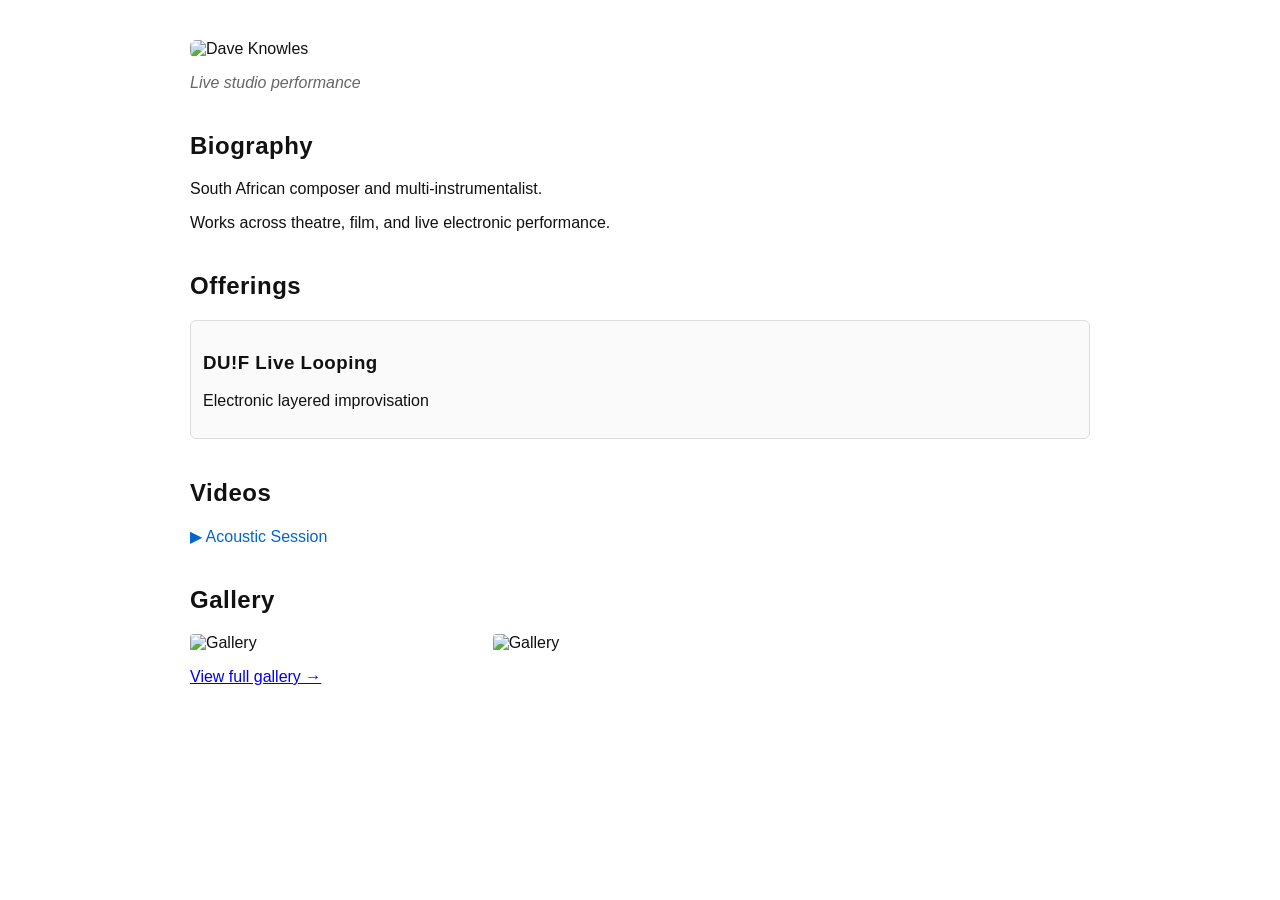
==== EPK/public/index.html @ b9e2d6b5 "Add files via upload" ====
<!DOCTYPE html>
<html>
<head>
<meta charset="utf-8">
<meta name="viewport" content="width=device-width, initial-scale=1">
<title>EPK | Dave Knowles</title>
<link rel="stylesheet" href="styles.css">
</head>

<body>
<div id="app"></div>
<script src="app.js"></script>
</body>
</html>
---- EPK/public/styles.css ----
body {
    font-family: Arial, sans-serif;
    margin: 0;
    padding: 40px;
    max-width: 900px;
    margin: auto;
    color: #111;
}

h1, h2, h3 {
    letter-spacing: 0.5px;
}

section {
    margin-bottom: 40px;
}

.hero img {
    width: 100%;
    border-radius: 6px;
}

.caption {
    color: #666;
    font-style: italic;
}

.card {
    border: 1px solid #ddd;
    padding: 12px;
    margin: 8px 0;
    border-radius: 6px;
    background: #fafafa;
}

.link {
    display: block;
    margin: 6px 0;
    color: #0066cc;
    text-decoration: none;
}

.grid {
    display: grid;
    grid-template-columns: repeat(3, 1fr);
    gap: 8px;
}

.grid img {
    width: 100%;
    border-radius: 4px;
}

@media (max-width: 700px) {
    body { padding: 20px; }
    .grid { grid-template-columns: 1fr 1fr; }
}
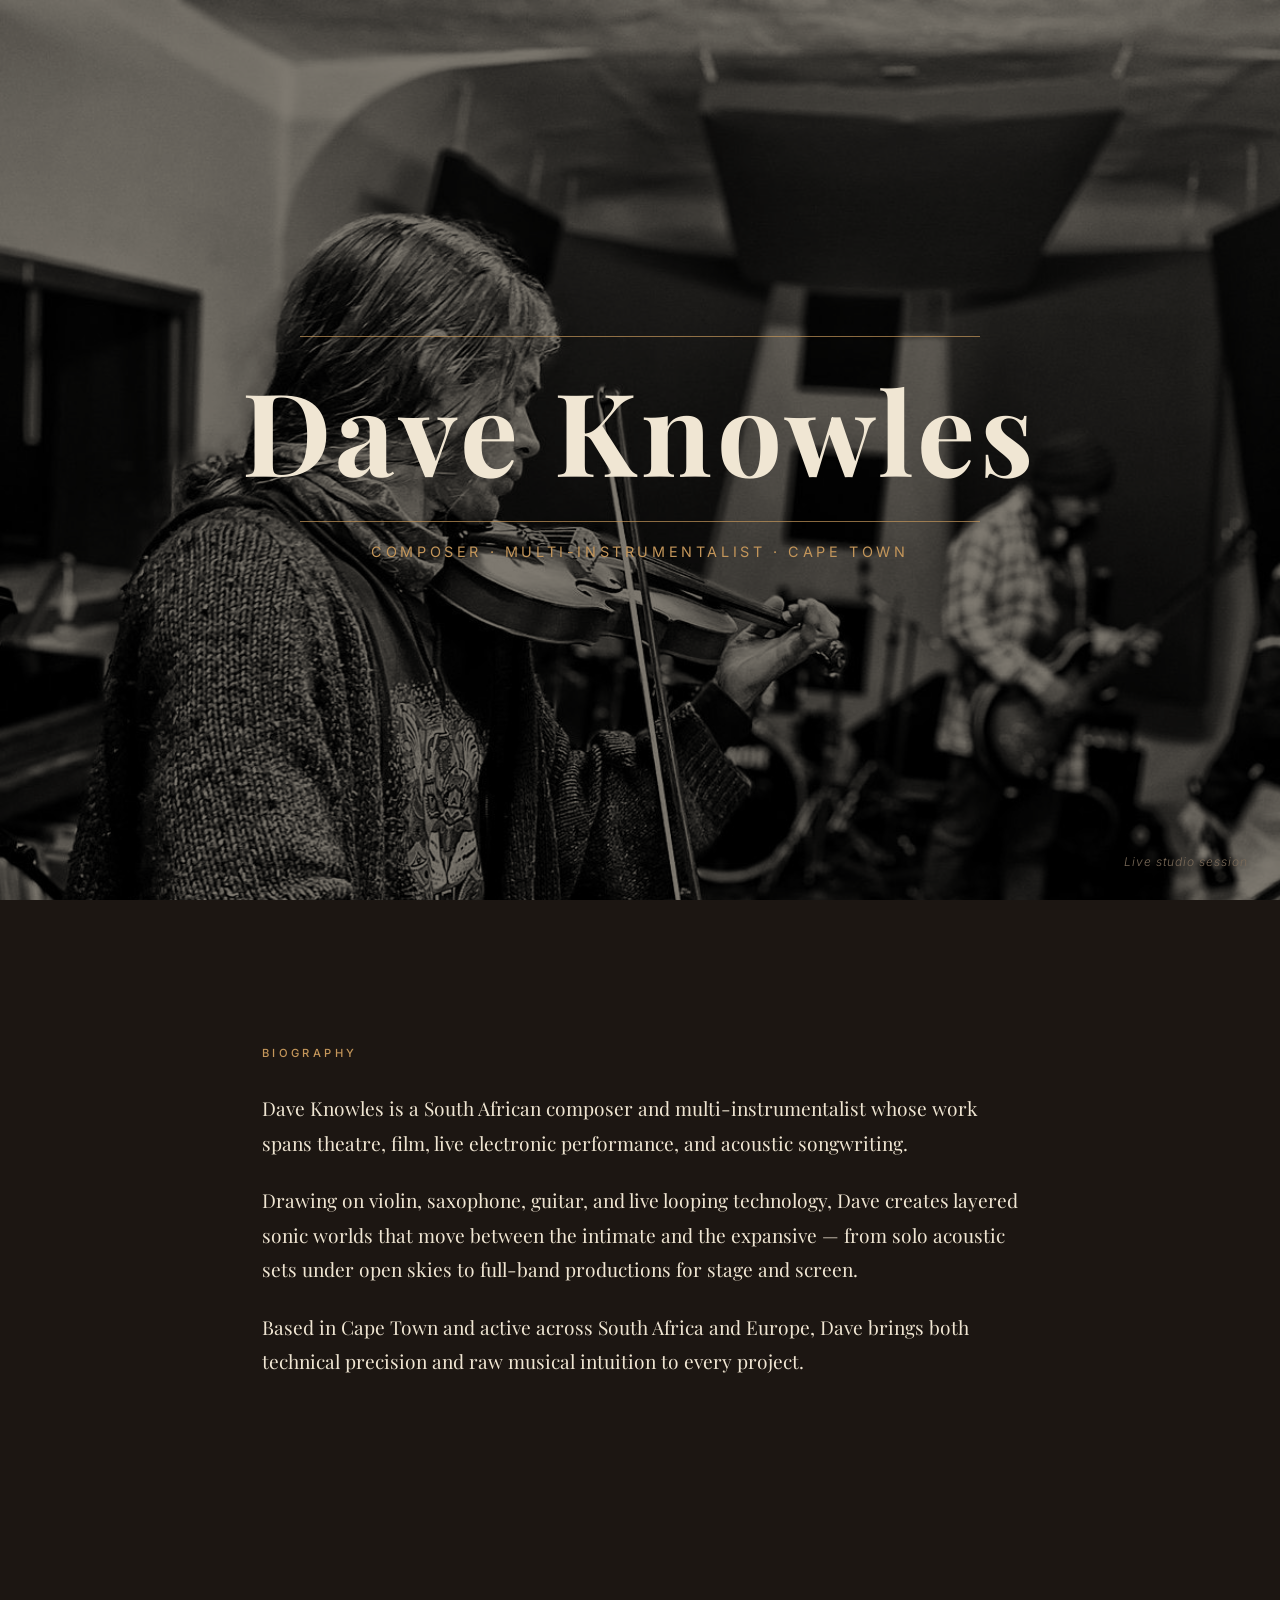
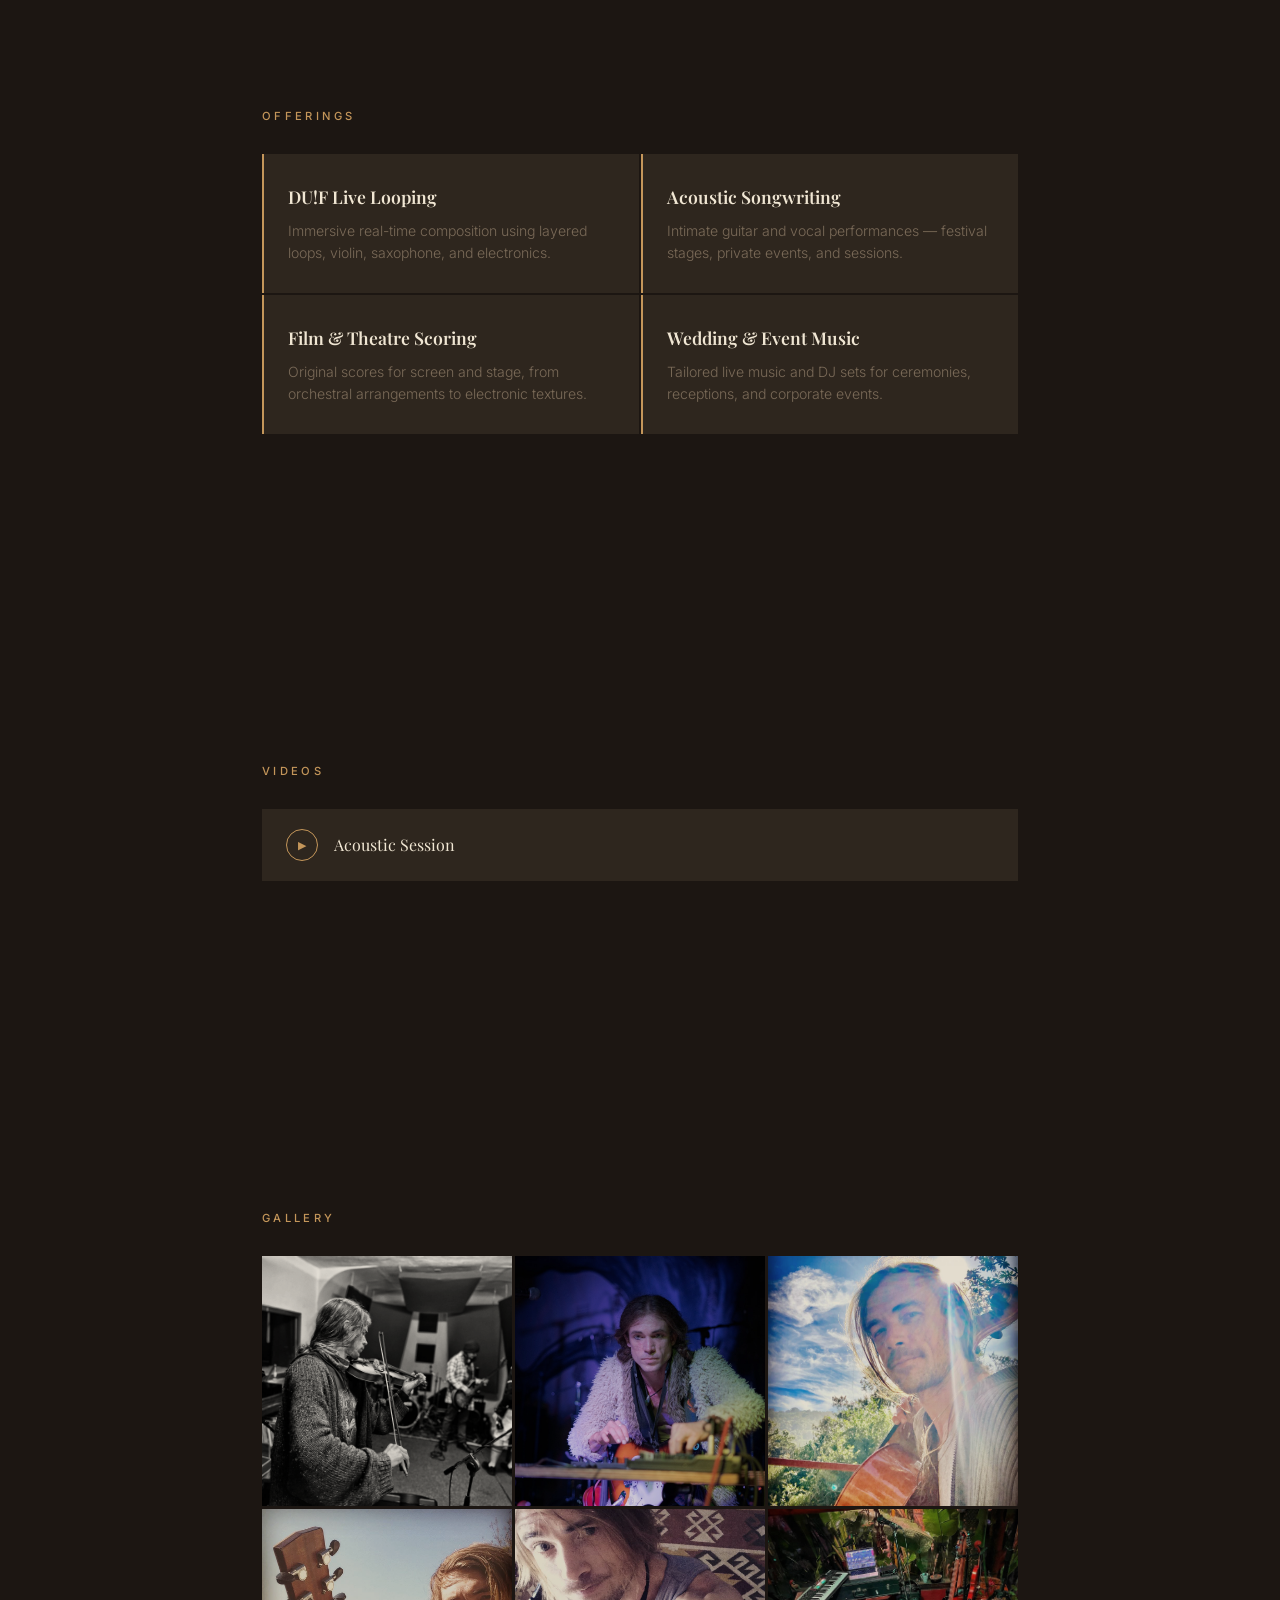
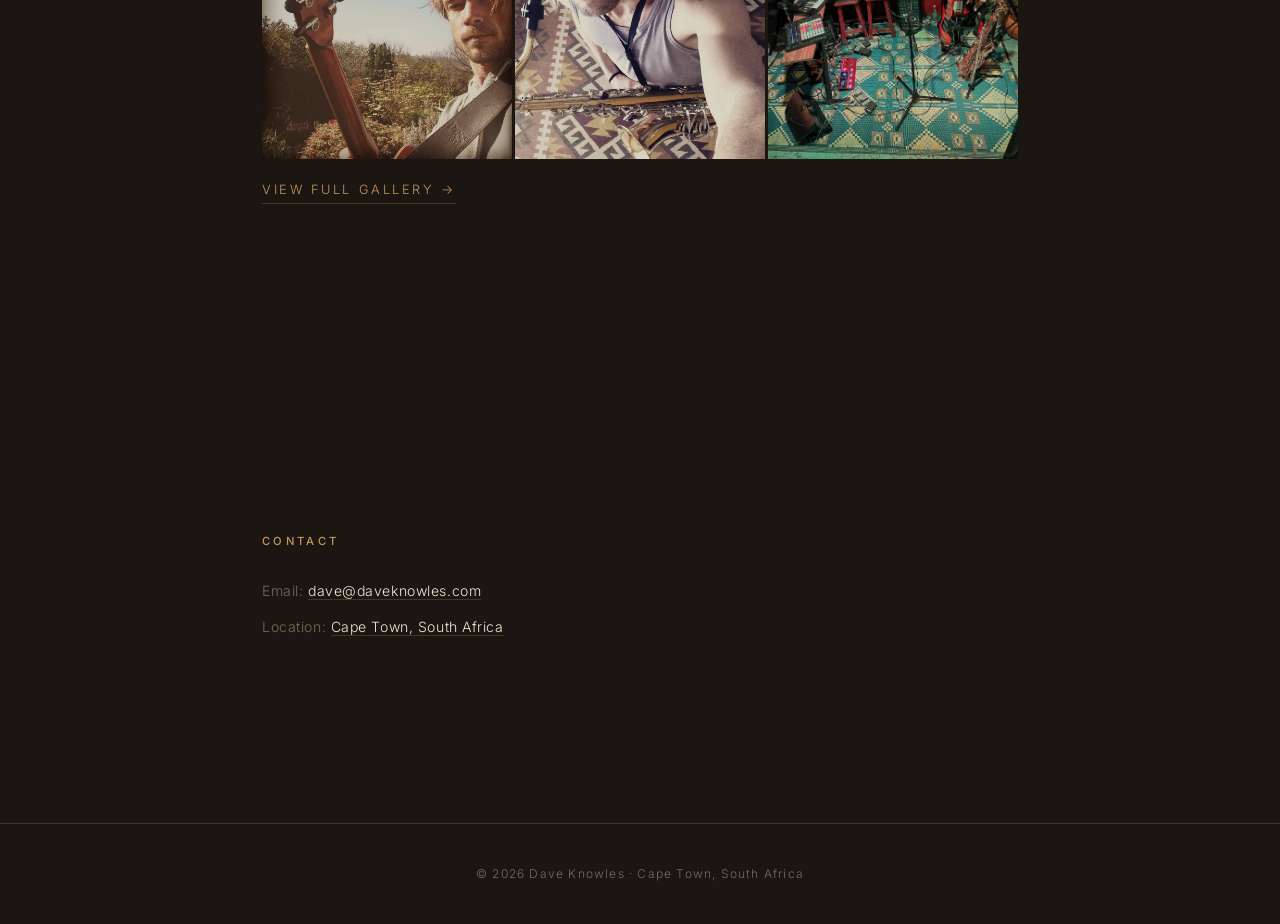
==== commit a73818ec: "Redesign EPK" ====
--- a/EPK/public/index.html
+++ b/EPK/public/index.html
@@ -1,12 +1,11 @@
 <!DOCTYPE html>
-<html>
+<html lang="en">
 <head>
 <meta charset="utf-8">
 <meta name="viewport" content="width=device-width, initial-scale=1">
-<title>EPK | Dave Knowles</title>
+<title>Dave Knowles — EPK</title>
 <link rel="stylesheet" href="styles.css">
 </head>
-
 <body>
 <div id="app"></div>
 <script src="app.js"></script>
--- a/EPK/public/styles.css
+++ b/EPK/public/styles.css
@@ -1,57 +1,413 @@
+@import url('https://fonts.googleapis.com/css2?family=Playfair+Display:ital,wght@0,400;0,600;0,700;1,400&family=Inter:wght@300;400;500&display=swap');
+
+/* ── Tokens ── */
+:root {
+  --bg:        #1C1612;
+  --surface:   #2E261E;
+  --parchment: #F0E6D3;
+  --brass:     #C4965A;
+  --stone:     #7A6A58;
+  --rule:      rgba(196,150,90,0.25);
+}
+
+/* ── Reset ── */
+*, *::before, *::after { box-sizing: border-box; margin: 0; padding: 0; }
+
+html { scroll-behavior: smooth; }
+
 body {
-    font-family: Arial, sans-serif;
-    margin: 0;
-    padding: 40px;
-    max-width: 900px;
-    margin: auto;
-    color: #111;
-}
-
-h1, h2, h3 {
-    letter-spacing: 0.5px;
-}
-
-section {
-    margin-bottom: 40px;
-}
-
-.hero img {
-    width: 100%;
-    border-radius: 6px;
-}
-
-.caption {
-    color: #666;
-    font-style: italic;
-}
-
-.card {
-    border: 1px solid #ddd;
-    padding: 12px;
-    margin: 8px 0;
-    border-radius: 6px;
-    background: #fafafa;
-}
-
-.link {
-    display: block;
-    margin: 6px 0;
-    color: #0066cc;
-    text-decoration: none;
-}
-
-.grid {
-    display: grid;
-    grid-template-columns: repeat(3, 1fr);
-    gap: 8px;
-}
-
-.grid img {
-    width: 100%;
-    border-radius: 4px;
-}
-
-@media (max-width: 700px) {
-    body { padding: 20px; }
-    .grid { grid-template-columns: 1fr 1fr; }
-}
+  background: var(--bg);
+  color: var(--parchment);
+  font-family: 'Inter', sans-serif;
+  font-weight: 300;
+  font-size: 17px;
+  line-height: 1.7;
+}
+
+/* ── Hero ── */
+.hero {
+  position: relative;
+  width: 100%;
+  height: 100svh;
+  min-height: 560px;
+  overflow: hidden;
+  display: flex;
+  align-items: center;
+  justify-content: center;
+}
+
+.hero__img {
+  position: absolute;
+  inset: 0;
+  width: 100%;
+  height: 100%;
+  object-fit: cover;
+  object-position: center top;
+  filter: brightness(0.45) sepia(0.3);
+}
+
+.hero__overlay {
+  position: relative;
+  z-index: 1;
+  text-align: center;
+  padding: 0 24px;
+  width: 100%;
+}
+
+.hero__rule {
+  width: 100%;
+  max-width: 680px;
+  margin: 0 auto;
+  border: none;
+  border-top: 1px solid var(--brass);
+  opacity: 0.7;
+}
+
+.hero__name {
+  font-family: 'Playfair Display', serif;
+  font-size: clamp(3rem, 9vw, 7.5rem);
+  font-weight: 700;
+  letter-spacing: 0.04em;
+  color: var(--parchment);
+  line-height: 1;
+  padding: 0.3em 0;
+}
+
+.hero__tagline {
+  font-family: 'Inter', sans-serif;
+  font-size: clamp(0.75rem, 1.5vw, 0.9rem);
+  font-weight: 400;
+  letter-spacing: 0.25em;
+  text-transform: uppercase;
+  color: var(--brass);
+  margin-top: 1.2em;
+}
+
+.hero__caption {
+  position: absolute;
+  bottom: 28px;
+  right: 32px;
+  font-size: 0.75rem;
+  color: var(--stone);
+  letter-spacing: 0.08em;
+  font-style: italic;
+}
+
+/* ── Content wrapper ── */
+.content {
+  max-width: 820px;
+  margin: 0 auto;
+  padding: 80px 32px 120px;
+}
+
+/* ── Section ── */
+.epk-section {
+  padding: 64px 0;
+  border-top: 1px solid var(--rule);
+}
+
+.epk-section:first-child {
+  border-top: none;
+}
+
+.section-label {
+  font-family: 'Inter', sans-serif;
+  font-size: 0.7rem;
+  font-weight: 500;
+  letter-spacing: 0.3em;
+  text-transform: uppercase;
+  color: var(--brass);
+  margin-bottom: 28px;
+}
+
+/* ── Bio ── */
+.bio-text p {
+  font-family: 'Playfair Display', serif;
+  font-size: clamp(1.05rem, 2vw, 1.2rem);
+  line-height: 1.8;
+  color: var(--parchment);
+  margin-bottom: 1.2em;
+}
+
+.bio-text p:last-child { margin-bottom: 0; }
+
+/* ── Offerings ── */
+.offerings-grid {
+  display: grid;
+  grid-template-columns: repeat(auto-fill, minmax(260px, 1fr));
+  gap: 2px;
+  margin-top: 8px;
+}
+
+.offering-card {
+  background: var(--surface);
+  padding: 28px 24px;
+  border-left: 2px solid var(--brass);
+}
+
+.offering-card h3 {
+  font-family: 'Playfair Display', serif;
+  font-size: 1.1rem;
+  font-weight: 600;
+  color: var(--parchment);
+  margin-bottom: 8px;
+}
+
+.offering-card p {
+  font-size: 0.88rem;
+  color: var(--stone);
+  line-height: 1.6;
+}
+
+/* ── Videos ── */
+.video-list {
+  display: flex;
+  flex-direction: column;
+  gap: 2px;
+}
+
+.video-link {
+  display: flex;
+  align-items: center;
+  gap: 16px;
+  padding: 20px 24px;
+  background: var(--surface);
+  color: var(--parchment);
+  text-decoration: none;
+  font-family: 'Playfair Display', serif;
+  font-size: 1rem;
+  transition: background 0.2s, color 0.2s;
+}
+
+.video-link:hover {
+  background: #3a2f24;
+  color: var(--brass);
+}
+
+.video-link .play-icon {
+  width: 32px;
+  height: 32px;
+  border: 1px solid var(--brass);
+  border-radius: 50%;
+  display: flex;
+  align-items: center;
+  justify-content: center;
+  flex-shrink: 0;
+  font-size: 0.7rem;
+  color: var(--brass);
+}
+
+/* ── Gallery ── */
+.gallery-grid {
+  display: grid;
+  grid-template-columns: repeat(3, 1fr);
+  gap: 3px;
+}
+
+.gallery-grid img {
+  width: 100%;
+  aspect-ratio: 1;
+  object-fit: cover;
+  display: block;
+  filter: brightness(0.85) sepia(0.15);
+  transition: filter 0.3s;
+}
+
+.gallery-grid img:hover {
+  filter: brightness(1) sepia(0);
+}
+
+.gallery-more {
+  display: inline-block;
+  margin-top: 20px;
+  font-size: 0.8rem;
+  letter-spacing: 0.2em;
+  text-transform: uppercase;
+  color: var(--brass);
+  text-decoration: none;
+  border-bottom: 1px solid var(--rule);
+  padding-bottom: 2px;
+}
+
+.gallery-more:hover { border-color: var(--brass); }
+
+/* ── Contact ── */
+.contact-block {
+  display: flex;
+  flex-direction: column;
+  gap: 12px;
+}
+
+.contact-item {
+  font-size: 0.88rem;
+  color: var(--stone);
+  letter-spacing: 0.04em;
+}
+
+.contact-item a {
+  color: var(--parchment);
+  text-decoration: none;
+  border-bottom: 1px solid var(--rule);
+}
+
+.contact-item a:hover { border-color: var(--brass); color: var(--brass); }
+
+/* ── Footer ── */
+footer {
+  text-align: center;
+  padding: 40px 32px;
+  border-top: 1px solid var(--rule);
+  font-size: 0.75rem;
+  color: var(--stone);
+  letter-spacing: 0.1em;
+}
+
+/* ── Admin nav ── */
+.admin-bar {
+  display: none;
+  position: fixed;
+  bottom: 24px;
+  right: 24px;
+  z-index: 100;
+}
+
+.admin-btn {
+  background: var(--brass);
+  color: var(--bg);
+  border: none;
+  padding: 10px 18px;
+  font-family: 'Inter', sans-serif;
+  font-size: 0.75rem;
+  font-weight: 500;
+  letter-spacing: 0.15em;
+  text-transform: uppercase;
+  cursor: pointer;
+  border-radius: 2px;
+  text-decoration: none;
+  display: inline-block;
+}
+
+/* ── Admin page ── */
+.admin-wrap {
+  max-width: 820px;
+  margin: 0 auto;
+  padding: 60px 32px;
+}
+
+.admin-wrap h1 {
+  font-family: 'Playfair Display', serif;
+  font-size: 2rem;
+  margin-bottom: 8px;
+}
+
+.admin-wrap .back {
+  font-size: 0.8rem;
+  color: var(--brass);
+  text-decoration: none;
+  letter-spacing: 0.1em;
+  text-transform: uppercase;
+  display: inline-block;
+  margin-bottom: 40px;
+}
+
+.admin-notice {
+  background: var(--surface);
+  border-left: 2px solid var(--brass);
+  padding: 16px 20px;
+  font-size: 0.85rem;
+  color: var(--stone);
+  margin-bottom: 40px;
+  line-height: 1.6;
+}
+
+.admin-notice strong { color: var(--parchment); }
+.admin-notice code {
+  font-size: 0.8rem;
+  background: rgba(255,255,255,0.06);
+  padding: 1px 5px;
+  border-radius: 2px;
+}
+
+.block-list { display: flex; flex-direction: column; gap: 2px; margin-bottom: 32px; }
+
+.block-row {
+  background: var(--surface);
+  padding: 16px 20px;
+  display: flex;
+  align-items: center;
+  gap: 12px;
+}
+
+.block-row strong {
+  font-family: 'Playfair Display', serif;
+  font-size: 1rem;
+  flex: 1;
+}
+
+.block-row code {
+  font-size: 0.75rem;
+  color: var(--stone);
+}
+
+.btn {
+  background: transparent;
+  border: 1px solid var(--rule);
+  color: var(--parchment);
+  padding: 6px 12px;
+  font-size: 0.75rem;
+  cursor: pointer;
+  font-family: 'Inter', sans-serif;
+  transition: border-color 0.2s, color 0.2s;
+}
+
+.btn:hover { border-color: var(--brass); color: var(--brass); }
+.btn:disabled { opacity: 0.3; cursor: default; }
+.btn-primary { background: var(--brass); color: var(--bg); border-color: var(--brass); font-weight: 500; }
+.btn-primary:hover { background: #d4a868; border-color: #d4a868; color: var(--bg); }
+.btn-danger { border-color: #8b3a3a; color: #c47a7a; }
+.btn-danger:hover { border-color: #c47a7a; }
+
+.add-row { display: flex; gap: 8px; flex-wrap: wrap; margin-bottom: 32px; }
+
+.editor-box { margin-top: 32px; }
+.editor-box h2 {
+  font-family: 'Playfair Display', serif;
+  font-size: 1.2rem;
+  margin-bottom: 12px;
+}
+
+textarea#box {
+  width: 100%;
+  height: 280px;
+  background: var(--surface);
+  color: var(--parchment);
+  border: 1px solid var(--rule);
+  font-family: 'Courier New', monospace;
+  font-size: 13px;
+  padding: 16px;
+  resize: vertical;
+  outline: none;
+}
+
+textarea#box:focus { border-color: var(--brass); }
+
+.edit-actions { display: flex; gap: 8px; margin-top: 12px; align-items: center; }
+.edit-status { font-size: 0.8rem; color: var(--brass); margin-left: 8px; }
+
+hr.divider {
+  border: none;
+  border-top: 1px solid var(--rule);
+  margin: 32px 0;
+}
+
+/* ── Responsive ── */
+@media (max-width: 640px) {
+  .content { padding: 60px 20px 80px; }
+  .gallery-grid { grid-template-columns: repeat(2, 1fr); }
+  .offerings-grid { grid-template-columns: 1fr; }
+  .block-row { flex-wrap: wrap; }
+}
+
+@media (prefers-reduced-motion: reduce) {
+  * { transition: none !important; }
+}
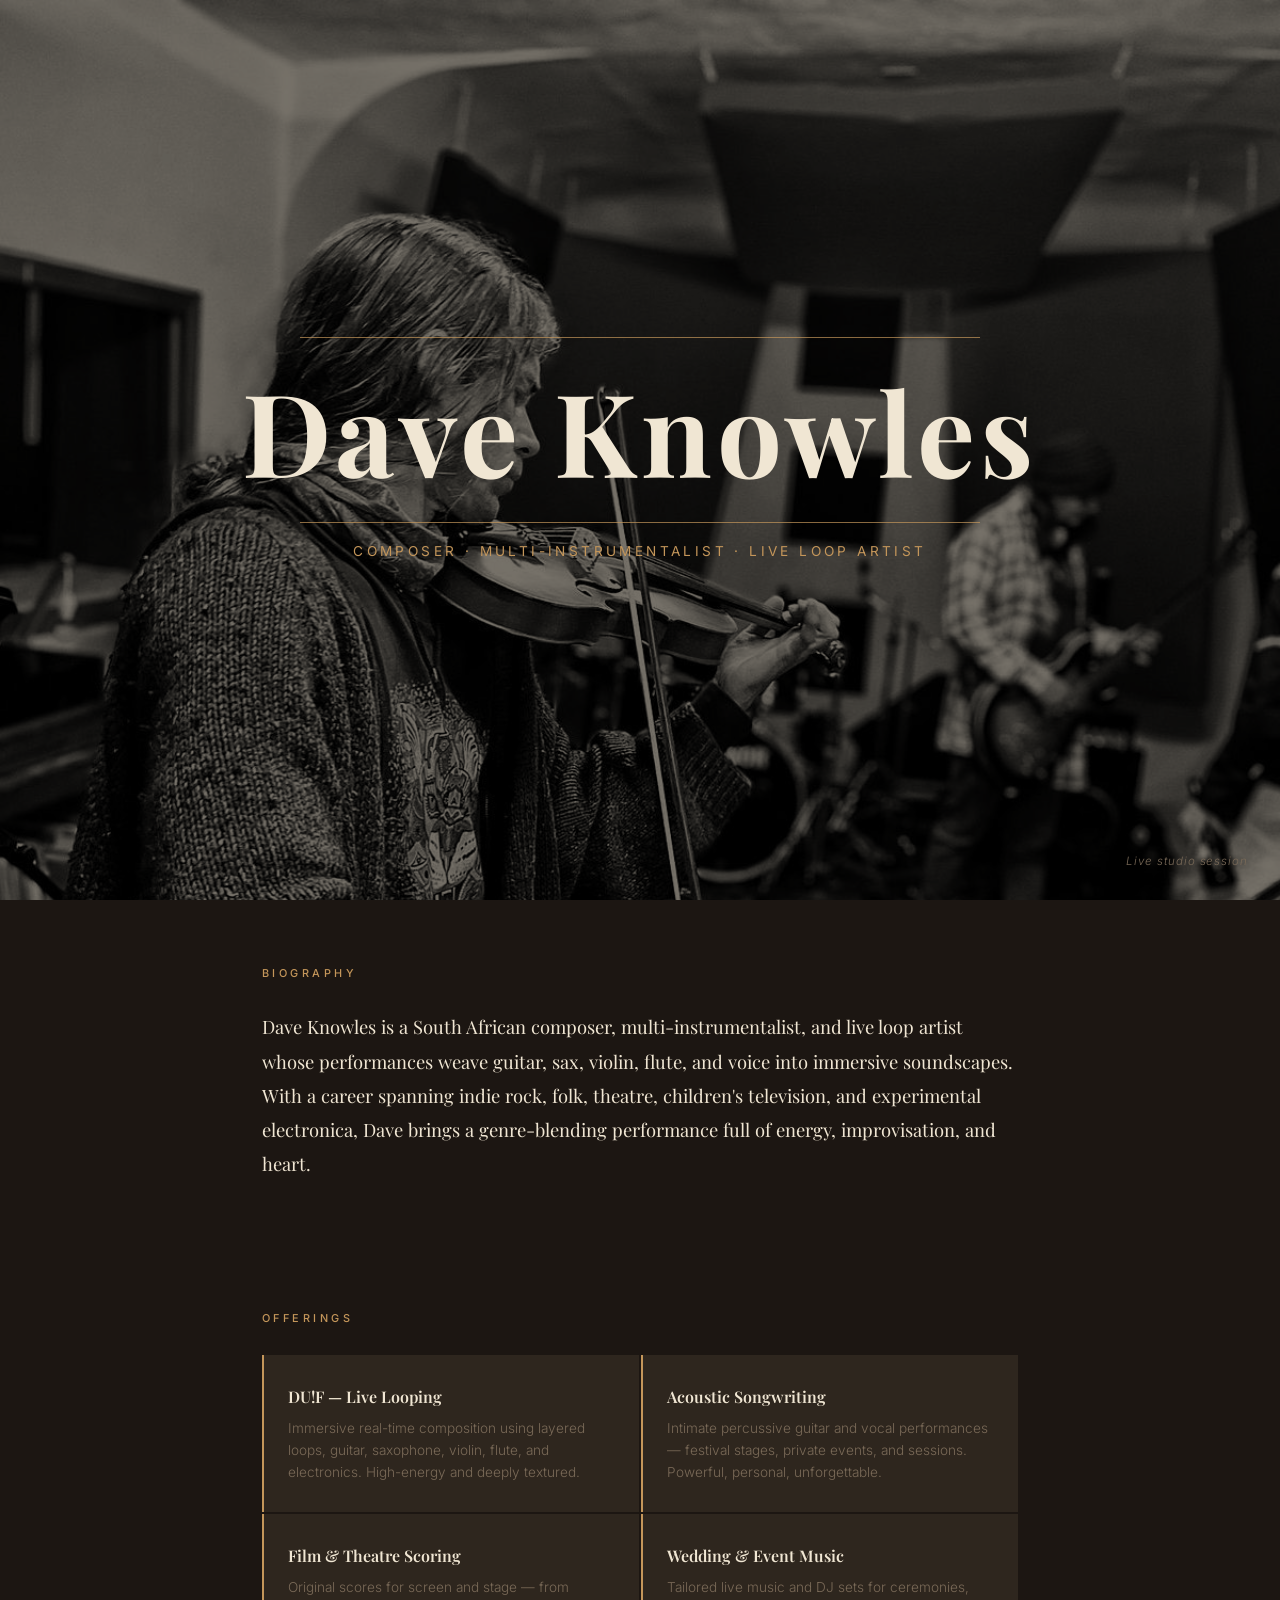
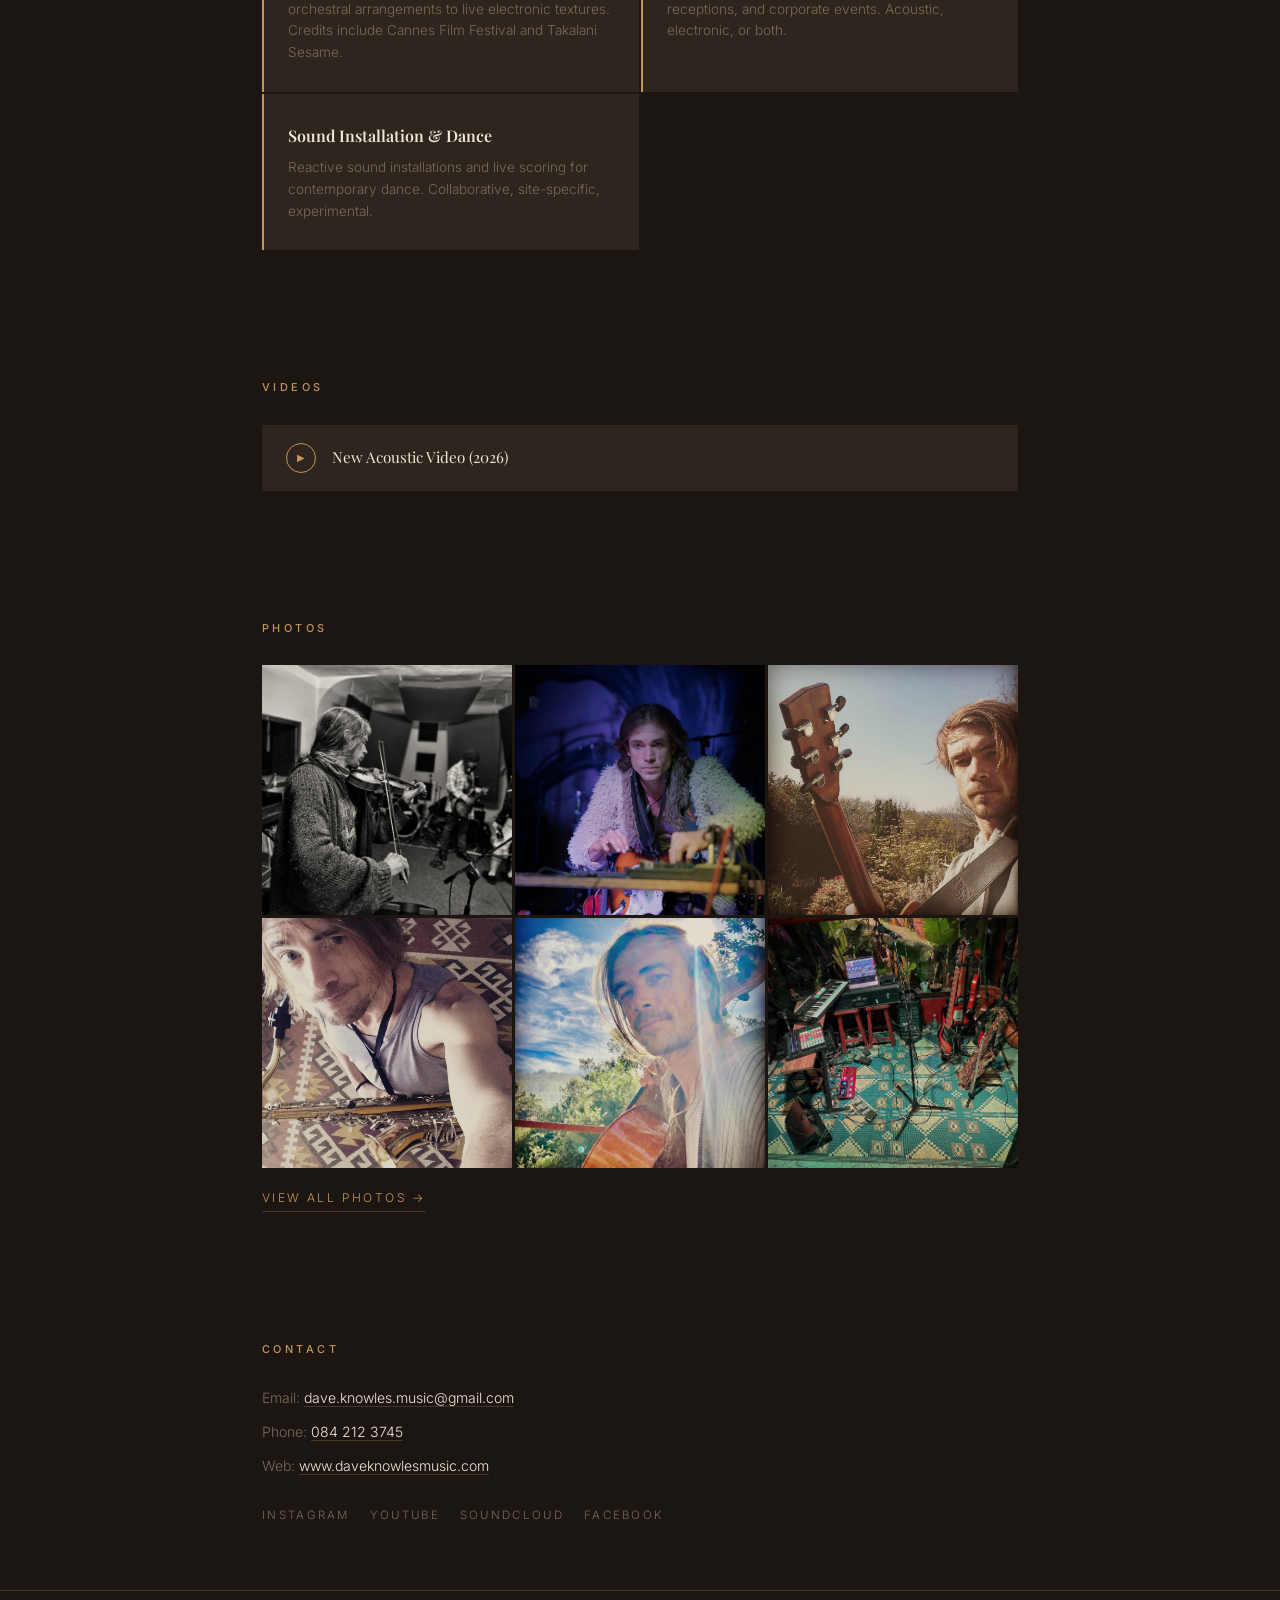
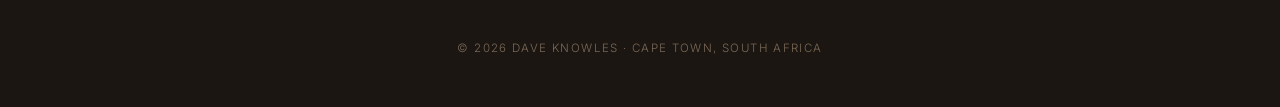
==== commit 9ffc66f9: "EPK v2 — context-aware modes" ====
--- a/EPK/public/index.html
+++ b/EPK/public/index.html
@@ -3,7 +3,8 @@
 <head>
 <meta charset="utf-8">
 <meta name="viewport" content="width=device-width, initial-scale=1">
-<title>Dave Knowles — EPK</title>
+<title>Dave Knowles</title>
+<meta name="description" content="South African composer, multi-instrumentalist and live loop artist.">
 <link rel="stylesheet" href="styles.css">
 </head>
 <body>
--- a/EPK/public/styles.css
+++ b/EPK/public/styles.css
@@ -12,7 +12,6 @@
 
 /* ── Reset ── */
 *, *::before, *::after { box-sizing: border-box; margin: 0; padding: 0; }
-
 html { scroll-behavior: smooth; }
 
 body {
@@ -43,7 +42,7 @@
   height: 100%;
   object-fit: cover;
   object-position: center top;
-  filter: brightness(0.45) sepia(0.3);
+  filter: brightness(0.42) sepia(0.3);
 }
 
 .hero__overlay {
@@ -74,8 +73,7 @@
 }
 
 .hero__tagline {
-  font-family: 'Inter', sans-serif;
-  font-size: clamp(0.75rem, 1.5vw, 0.9rem);
+  font-size: clamp(0.7rem, 1.5vw, 0.85rem);
   font-weight: 400;
   letter-spacing: 0.25em;
   text-transform: uppercase;
@@ -87,17 +85,17 @@
   position: absolute;
   bottom: 28px;
   right: 32px;
-  font-size: 0.75rem;
+  font-size: 0.72rem;
   color: var(--stone);
   letter-spacing: 0.08em;
   font-style: italic;
 }
 
-/* ── Content wrapper ── */
+/* ── Content ── */
 .content {
   max-width: 820px;
   margin: 0 auto;
-  padding: 80px 32px 120px;
+  padding: 0 32px;
 }
 
 /* ── Section ── */
@@ -106,37 +104,35 @@
   border-top: 1px solid var(--rule);
 }
 
-.epk-section:first-child {
-  border-top: none;
-}
+.epk-section:first-child { border-top: none; }
 
 .section-label {
-  font-family: 'Inter', sans-serif;
-  font-size: 0.7rem;
+  font-size: 0.68rem;
   font-weight: 500;
-  letter-spacing: 0.3em;
+  letter-spacing: 0.32em;
   text-transform: uppercase;
   color: var(--brass);
   margin-bottom: 28px;
+  display: block;
 }
 
 /* ── Bio ── */
 .bio-text p {
   font-family: 'Playfair Display', serif;
-  font-size: clamp(1.05rem, 2vw, 1.2rem);
-  line-height: 1.8;
+  font-size: clamp(1rem, 2vw, 1.15rem);
+  line-height: 1.85;
   color: var(--parchment);
   margin-bottom: 1.2em;
 }
-
 .bio-text p:last-child { margin-bottom: 0; }
+.bio-text strong { font-weight: 600; color: #fff; }
+.bio-text em { font-style: italic; }
 
 /* ── Offerings ── */
 .offerings-grid {
   display: grid;
   grid-template-columns: repeat(auto-fill, minmax(260px, 1fr));
   gap: 2px;
-  margin-top: 8px;
 }
 
 .offering-card {
@@ -147,54 +143,119 @@
 
 .offering-card h3 {
   font-family: 'Playfair Display', serif;
-  font-size: 1.1rem;
+  font-size: 1rem;
   font-weight: 600;
   color: var(--parchment);
   margin-bottom: 8px;
 }
 
 .offering-card p {
-  font-size: 0.88rem;
+  font-size: 0.85rem;
   color: var(--stone);
   line-height: 1.6;
 }
 
-/* ── Videos ── */
-.video-list {
+/* ── Credits ── */
+.credits-list {
   display: flex;
   flex-direction: column;
   gap: 2px;
 }
 
+.credit-row {
+  display: grid;
+  grid-template-columns: 120px 1fr;
+  gap: 0;
+  background: var(--surface);
+  padding: 24px;
+}
+
+.credit-meta {
+  display: flex;
+  flex-direction: column;
+  gap: 4px;
+  padding-right: 20px;
+  border-right: 1px solid var(--rule);
+}
+
+.credit-year {
+  font-size: 0.78rem;
+  color: var(--brass);
+  letter-spacing: 0.06em;
+}
+
+.credit-role {
+  font-size: 0.75rem;
+  color: var(--stone);
+  line-height: 1.4;
+}
+
+.credit-body {
+  padding-left: 24px;
+}
+
+.credit-body h3 {
+  font-family: 'Playfair Display', serif;
+  font-size: 1rem;
+  font-weight: 600;
+  margin-bottom: 6px;
+}
+
+.credit-body h3 a {
+  color: var(--parchment);
+  text-decoration: none;
+  border-bottom: 1px solid var(--rule);
+  transition: color 0.2s, border-color 0.2s;
+}
+
+.credit-body h3 a:hover { color: var(--brass); border-color: var(--brass); }
+
+.credit-body p {
+  font-size: 0.83rem;
+  color: var(--stone);
+  line-height: 1.6;
+}
+
+/* ── Videos / Releases ── */
+.video-list {
+  display: flex;
+  flex-direction: column;
+  gap: 2px;
+}
+
 .video-link {
   display: flex;
   align-items: center;
   gap: 16px;
-  padding: 20px 24px;
+  padding: 18px 24px;
   background: var(--surface);
   color: var(--parchment);
   text-decoration: none;
   font-family: 'Playfair Display', serif;
-  font-size: 1rem;
+  font-size: 0.95rem;
   transition: background 0.2s, color 0.2s;
 }
 
-.video-link:hover {
-  background: #3a2f24;
-  color: var(--brass);
-}
-
-.video-link .play-icon {
-  width: 32px;
-  height: 32px;
+.video-link:hover { background: #3a2f24; color: var(--brass); }
+
+.play-icon {
+  width: 30px;
+  height: 30px;
   border: 1px solid var(--brass);
   border-radius: 50%;
   display: flex;
   align-items: center;
   justify-content: center;
   flex-shrink: 0;
-  font-size: 0.7rem;
+  font-size: 0.65rem;
   color: var(--brass);
+}
+
+.release-alias {
+  font-size: 0.8rem;
+  color: var(--stone);
+  font-family: 'Inter', sans-serif;
+  font-weight: 300;
 }
 
 /* ── Gallery ── */
@@ -213,14 +274,12 @@
   transition: filter 0.3s;
 }
 
-.gallery-grid img:hover {
-  filter: brightness(1) sepia(0);
-}
+.gallery-grid img:hover { filter: brightness(1) sepia(0); }
 
 .gallery-more {
   display: inline-block;
   margin-top: 20px;
-  font-size: 0.8rem;
+  font-size: 0.75rem;
   letter-spacing: 0.2em;
   text-transform: uppercase;
   color: var(--brass);
@@ -235,63 +294,92 @@
 .contact-block {
   display: flex;
   flex-direction: column;
-  gap: 12px;
+  gap: 10px;
+  margin-bottom: 28px;
 }
 
 .contact-item {
   font-size: 0.88rem;
   color: var(--stone);
-  letter-spacing: 0.04em;
 }
 
 .contact-item a {
   color: var(--parchment);
   text-decoration: none;
   border-bottom: 1px solid var(--rule);
-}
-
-.contact-item a:hover { border-color: var(--brass); color: var(--brass); }
+  transition: color 0.2s, border-color 0.2s;
+}
+
+.contact-item a:hover { color: var(--brass); border-color: var(--brass); }
+
+.social-row {
+  display: flex;
+  gap: 20px;
+  flex-wrap: wrap;
+}
+
+.social-link {
+  font-size: 0.72rem;
+  letter-spacing: 0.2em;
+  text-transform: uppercase;
+  color: var(--stone);
+  text-decoration: none;
+  border-bottom: 1px solid transparent;
+  transition: color 0.2s, border-color 0.2s;
+}
+
+.social-link:hover { color: var(--brass); border-color: var(--brass); }
 
 /* ── Footer ── */
 footer {
   text-align: center;
-  padding: 40px 32px;
+  padding: 48px 32px;
   border-top: 1px solid var(--rule);
-  font-size: 0.75rem;
-  color: var(--stone);
-  letter-spacing: 0.1em;
-}
-
-/* ── Admin nav ── */
-.admin-bar {
-  display: none;
-  position: fixed;
-  bottom: 24px;
-  right: 24px;
-  z-index: 100;
-}
-
-.admin-btn {
-  background: var(--brass);
-  color: var(--bg);
-  border: none;
-  padding: 10px 18px;
-  font-family: 'Inter', sans-serif;
-  font-size: 0.75rem;
-  font-weight: 500;
-  letter-spacing: 0.15em;
-  text-transform: uppercase;
-  cursor: pointer;
-  border-radius: 2px;
+  font-size: 0.72rem;
+  color: var(--stone);
+  letter-spacing: 0.12em;
+  text-transform: uppercase;
+}
+
+/* ── Gallery page ── */
+.gallery-full {
+  max-width: 1100px;
+  margin: 0 auto;
+  padding: 60px 32px 120px;
+}
+
+.gallery-full-grid {
+  display: grid;
+  grid-template-columns: repeat(3, 1fr);
+  gap: 3px;
+}
+
+.gallery-full-grid img {
+  width: 100%;
+  aspect-ratio: 1;
+  object-fit: cover;
+  display: block;
+  filter: brightness(0.85) sepia(0.15);
+  transition: filter 0.3s;
+}
+
+.gallery-full-grid img:hover { filter: brightness(1) sepia(0); }
+
+.back-link {
+  display: inline-block;
+  margin-bottom: 40px;
+  font-size: 0.72rem;
+  letter-spacing: 0.2em;
+  text-transform: uppercase;
+  color: var(--brass);
   text-decoration: none;
-  display: inline-block;
-}
-
-/* ── Admin page ── */
+}
+
+/* ── Admin ── */
 .admin-wrap {
   max-width: 820px;
   margin: 0 auto;
-  padding: 60px 32px;
+  padding: 60px 32px 120px;
 }
 
 .admin-wrap h1 {
@@ -301,10 +389,10 @@
 }
 
 .admin-wrap .back {
-  font-size: 0.8rem;
+  font-size: 0.72rem;
   color: var(--brass);
   text-decoration: none;
-  letter-spacing: 0.1em;
+  letter-spacing: 0.15em;
   text-transform: uppercase;
   display: inline-block;
   margin-bottom: 40px;
@@ -328,6 +416,68 @@
   border-radius: 2px;
 }
 
+/* Mode links panel */
+.mode-panel {
+  background: var(--surface);
+  padding: 24px;
+  margin-bottom: 40px;
+  border-left: 2px solid var(--brass);
+}
+
+.mode-panel h2 {
+  font-family: 'Playfair Display', serif;
+  font-size: 1rem;
+  margin-bottom: 16px;
+}
+
+.mode-links {
+  display: flex;
+  flex-direction: column;
+  gap: 8px;
+}
+
+.mode-link-row {
+  display: flex;
+  align-items: center;
+  gap: 12px;
+  font-size: 0.83rem;
+}
+
+.mode-link-label {
+  width: 100px;
+  color: var(--stone);
+  letter-spacing: 0.08em;
+  font-size: 0.75rem;
+  text-transform: uppercase;
+}
+
+.mode-link-url {
+  flex: 1;
+  color: var(--parchment);
+  font-family: 'Courier New', monospace;
+  font-size: 0.78rem;
+  background: rgba(0,0,0,0.3);
+  padding: 4px 8px;
+  border-radius: 2px;
+}
+
+.btn-copy {
+  background: transparent;
+  border: 1px solid var(--rule);
+  color: var(--stone);
+  padding: 4px 10px;
+  font-size: 0.7rem;
+  cursor: pointer;
+  font-family: 'Inter', sans-serif;
+  letter-spacing: 0.08em;
+  text-transform: uppercase;
+  transition: border-color 0.2s, color 0.2s;
+  white-space: nowrap;
+}
+
+.btn-copy:hover { border-color: var(--brass); color: var(--brass); }
+.btn-copy.copied { color: #7abf7a; border-color: #7abf7a; }
+
 .block-list { display: flex; flex-direction: column; gap: 2px; margin-bottom: 32px; }
 
 .block-row {
@@ -336,28 +486,28 @@
   display: flex;
   align-items: center;
   gap: 12px;
+  flex-wrap: wrap;
 }
 
 .block-row strong {
   font-family: 'Playfair Display', serif;
   font-size: 1rem;
   flex: 1;
-}
-
-.block-row code {
-  font-size: 0.75rem;
-  color: var(--stone);
-}
+  min-width: 80px;
+}
+
+.block-row code { font-size: 0.72rem; color: var(--stone); }
 
 .btn {
   background: transparent;
   border: 1px solid var(--rule);
   color: var(--parchment);
   padding: 6px 12px;
-  font-size: 0.75rem;
+  font-size: 0.72rem;
   cursor: pointer;
   font-family: 'Inter', sans-serif;
   transition: border-color 0.2s, color 0.2s;
+  white-space: nowrap;
 }
 
 .btn:hover { border-color: var(--brass); color: var(--brass); }
@@ -372,13 +522,13 @@
 .editor-box { margin-top: 32px; }
 .editor-box h2 {
   font-family: 'Playfair Display', serif;
-  font-size: 1.2rem;
+  font-size: 1.1rem;
   margin-bottom: 12px;
 }
 
 textarea#box {
   width: 100%;
-  height: 280px;
+  height: 320px;
   background: var(--surface);
   color: var(--parchment);
   border: 1px solid var(--rule);
@@ -387,12 +537,13 @@
   padding: 16px;
   resize: vertical;
   outline: none;
+  line-height: 1.5;
 }
 
 textarea#box:focus { border-color: var(--brass); }
 
 .edit-actions { display: flex; gap: 8px; margin-top: 12px; align-items: center; }
-.edit-status { font-size: 0.8rem; color: var(--brass); margin-left: 8px; }
+.edit-status { font-size: 0.78rem; color: var(--brass); margin-left: 8px; }
 
 hr.divider {
   border: none;
@@ -400,14 +551,81 @@
   margin: 32px 0;
 }
 
+.action-row { display: flex; gap: 10px; flex-wrap: wrap; }
+
 /* ── Responsive ── */
 @media (max-width: 640px) {
-  .content { padding: 60px 20px 80px; }
+  .content { padding: 0 20px; }
   .gallery-grid { grid-template-columns: repeat(2, 1fr); }
+  .gallery-full-grid { grid-template-columns: repeat(2, 1fr); }
   .offerings-grid { grid-template-columns: 1fr; }
-  .block-row { flex-wrap: wrap; }
+  .credit-row { grid-template-columns: 1fr; }
+  .credit-meta { border-right: none; border-bottom: 1px solid var(--rule); padding-right: 0; padding-bottom: 12px; margin-bottom: 12px; flex-direction: row; gap: 12px; }
+  .credit-body { padding-left: 0; }
+  .block-row { gap: 8px; }
+  .admin-wrap { padding: 40px 20px 80px; }
 }
 
 @media (prefers-reduced-motion: reduce) {
   * { transition: none !important; }
 }
+
+/* ── Print ── */
+@media print {
+  :root {
+    --bg: #ffffff;
+    --surface: #f5f0ea;
+    --parchment: #1a1208;
+    --brass: #8a6030;
+    --stone: #5a4a38;
+    --rule: rgba(138,96,48,0.3);
+  }
+
+  body { background: #fff; color: #1a1208; font-size: 11pt; }
+
+  .hero {
+    height: auto;
+    min-height: 0;
+    page-break-after: always;
+    display: block;
+    position: relative;
+  }
+
+  .hero__img {
+    position: relative;
+    width: 100%;
+    height: 280px;
+    filter: brightness(0.5) sepia(0.2);
+  }
+
+  .hero__overlay {
+    position: absolute;
+    top: 50%;
+    left: 0;
+    right: 0;
+    transform: translateY(-50%);
+  }
+
+  .hero__name { font-size: 48pt; }
+  .hero__caption { position: static; margin-top: 8px; text-align: center; display: block; }
+
+  .gallery-grid img { filter: brightness(0.9) sepia(0.1); }
+
+  a[href]::after {
+    content: " (" attr(href) ")";
+    font-size: 8pt;
+    color: var(--stone);
+  }
+
+  .video-link::after,
+  .credit-body h3 a::after {
+    content: " (" attr(href) ")";
+    font-size: 8pt;
+    font-family: 'Inter', sans-serif;
+    color: var(--stone);
+  }
+
+  footer { border-top: 1pt solid var(--rule); }
+
+  .epk-section { page-break-inside: avoid; }
+}
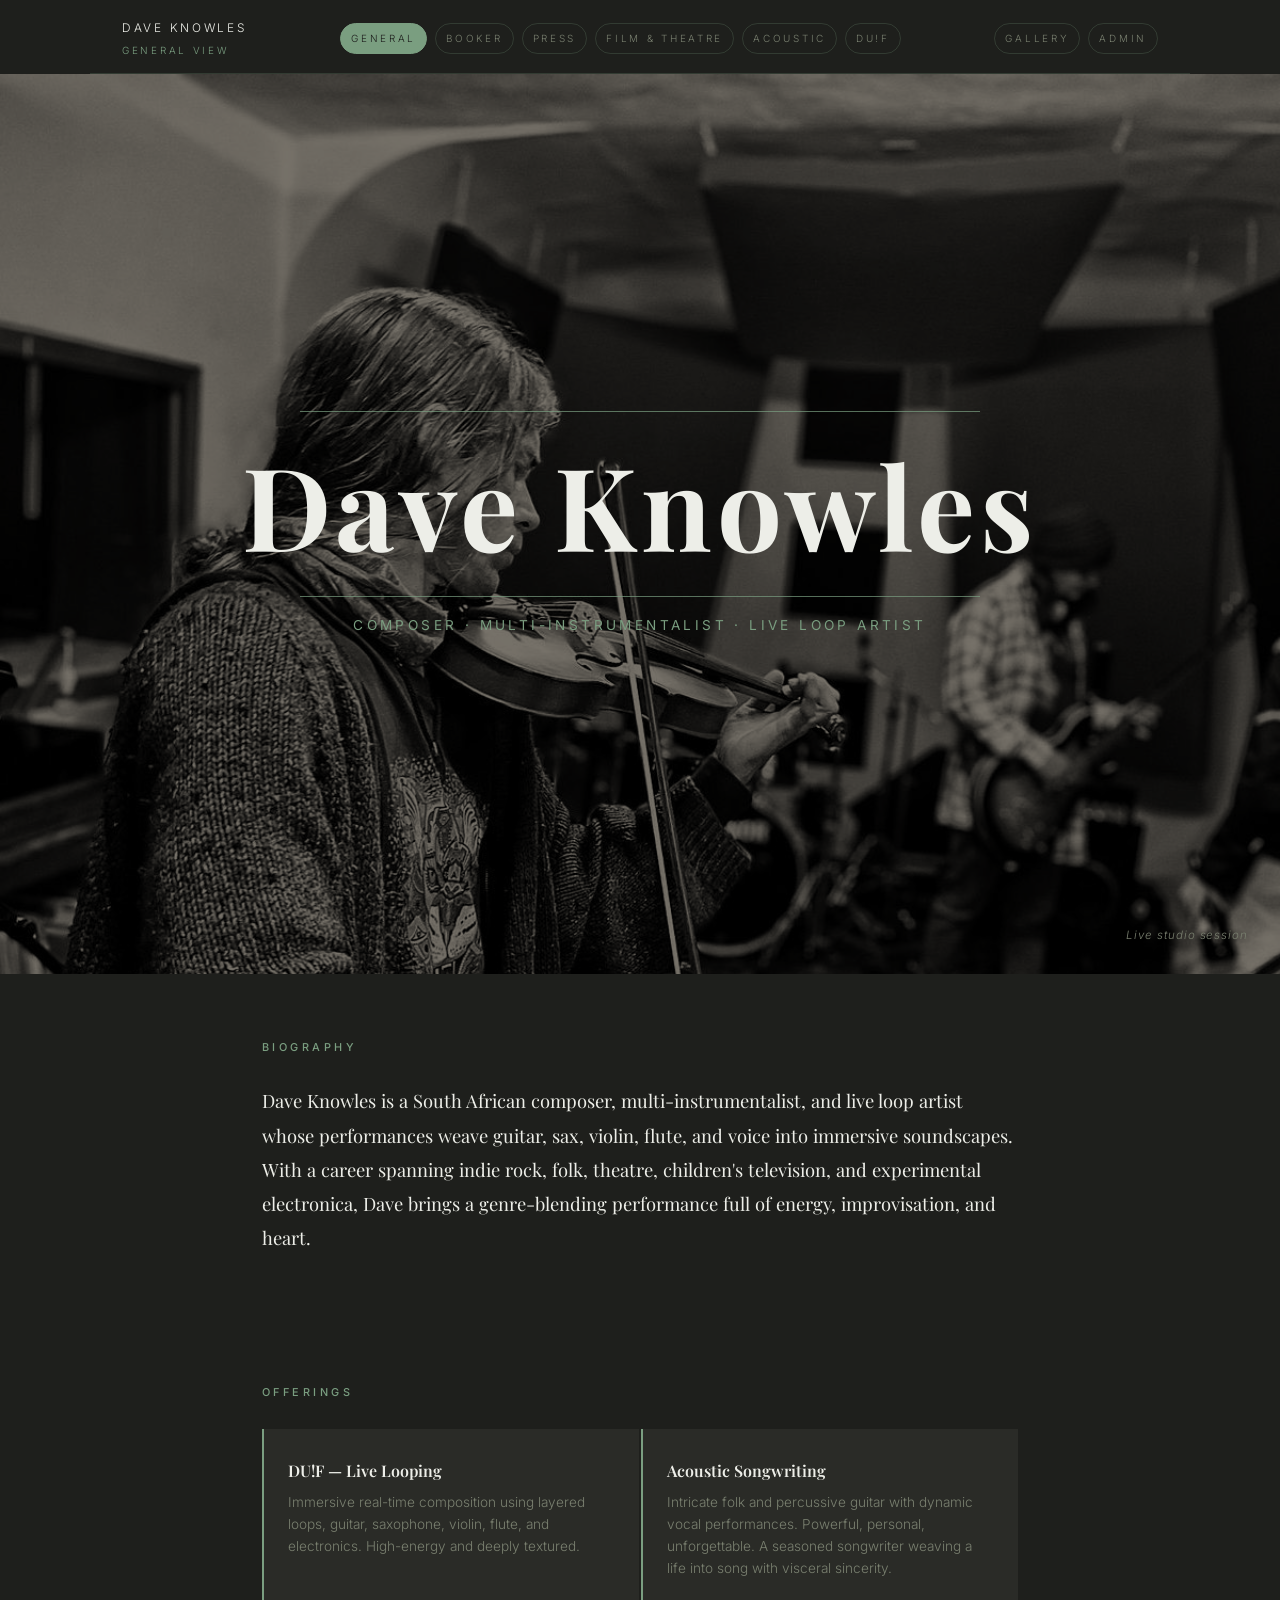
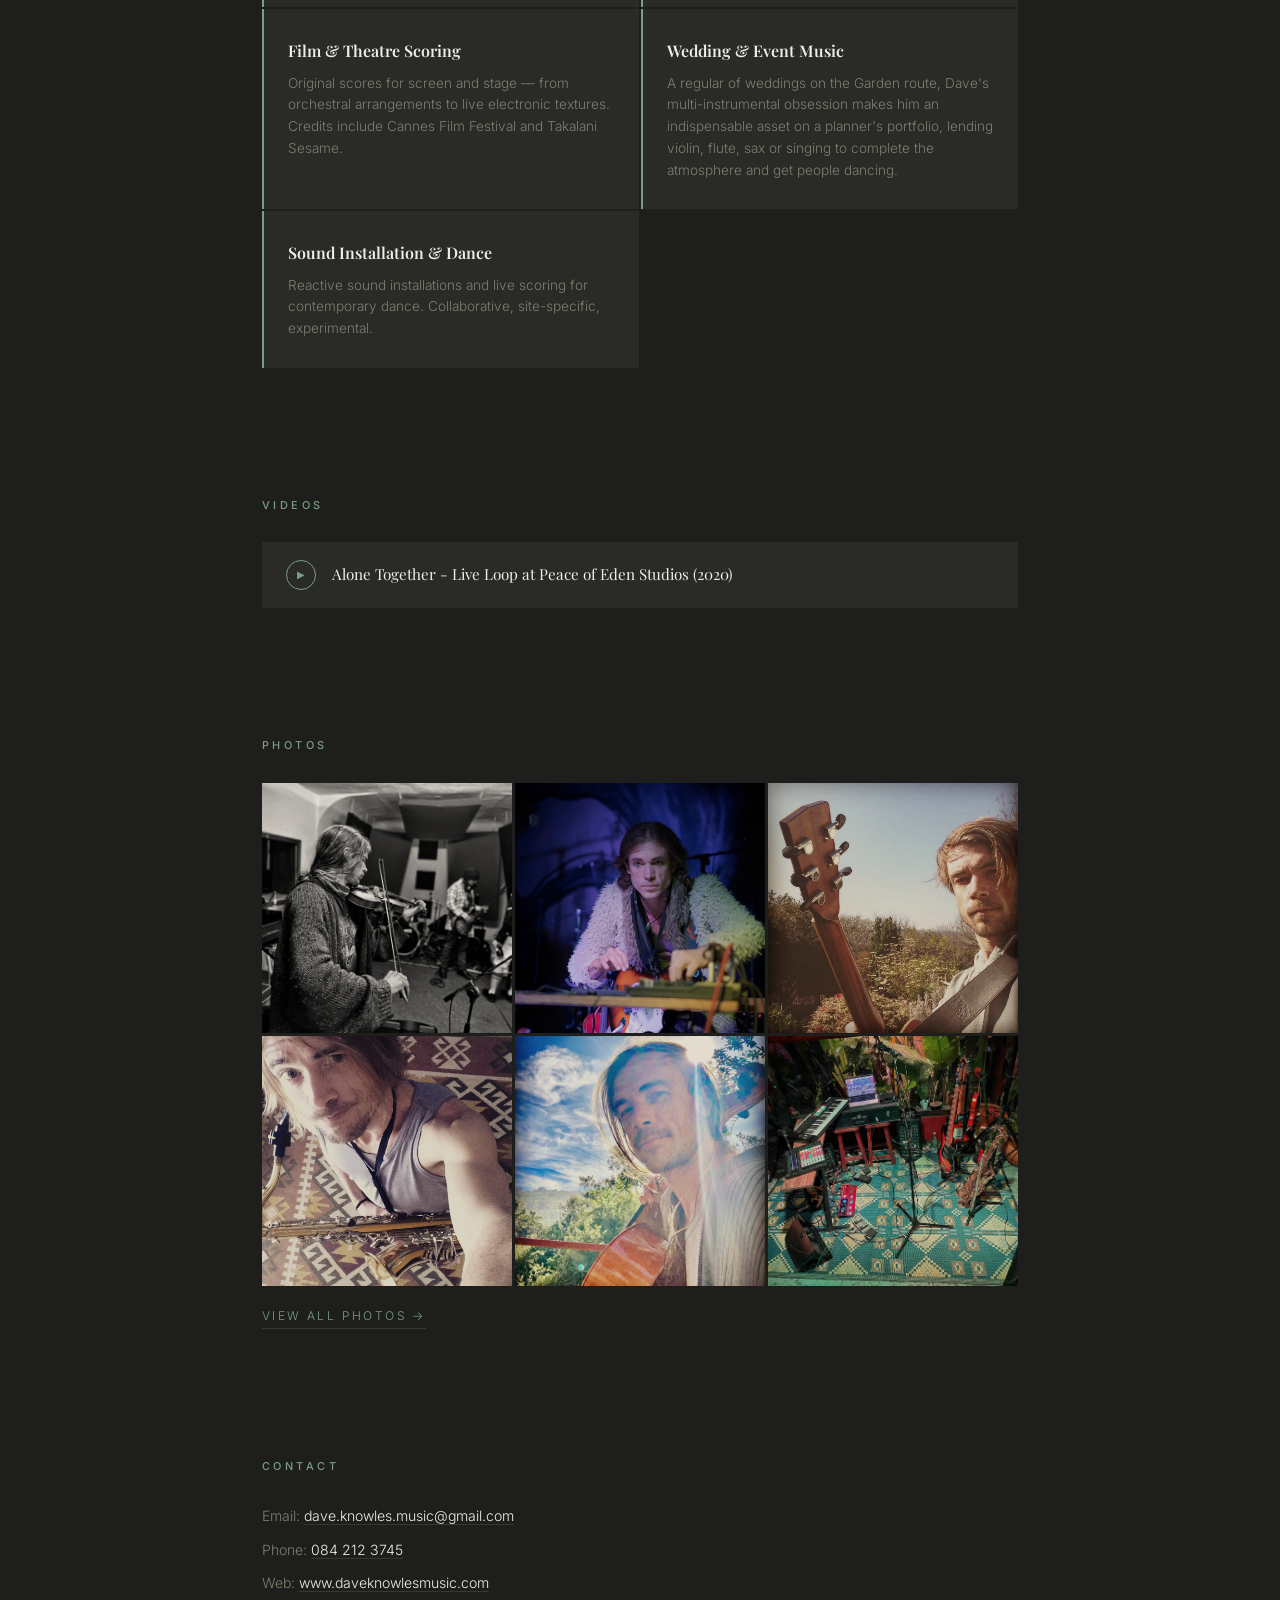
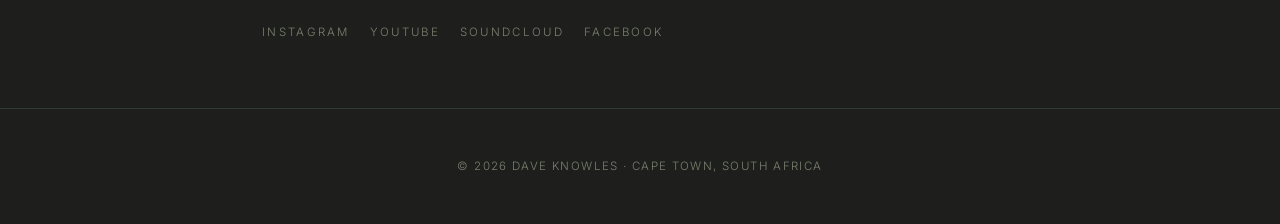
==== commit 55e18a65: "Add EPK bridge metadata to the public entrypoint" ====
--- a/EPK/public/index.html
+++ b/EPK/public/index.html
@@ -5,6 +5,9 @@
 <meta name="viewport" content="width=device-width, initial-scale=1">
 <title>Dave Knowles</title>
 <meta name="description" content="South African composer, multi-instrumentalist and live loop artist.">
+<meta name="epk:dataset" content="data/epk.json">
+<meta name="epk:adapter" content="window.EPKAdapter">
+<meta name="epk:page" content="index">
 <link rel="stylesheet" href="styles.css">
 </head>
 <body>
--- a/EPK/public/styles.css
+++ b/EPK/public/styles.css
@@ -2,12 +2,12 @@
 
 /* ── Tokens ── */
 :root {
-  --bg:        #1C1612;
-  --surface:   #2E261E;
-  --parchment: #F0E6D3;
-  --brass:     #C4965A;
-  --stone:     #7A6A58;
-  --rule:      rgba(196,150,90,0.25);
+  --bg:        #1E1F1C;
+  --surface:   #2A2B27;
+  --parchment: #EDEEE8;
+  --brass:     #7A9E80;
+  --stone:     #7A8070;
+  --rule:      rgba(122,158,128,0.22);
 }
 
 /* ── Reset ── */
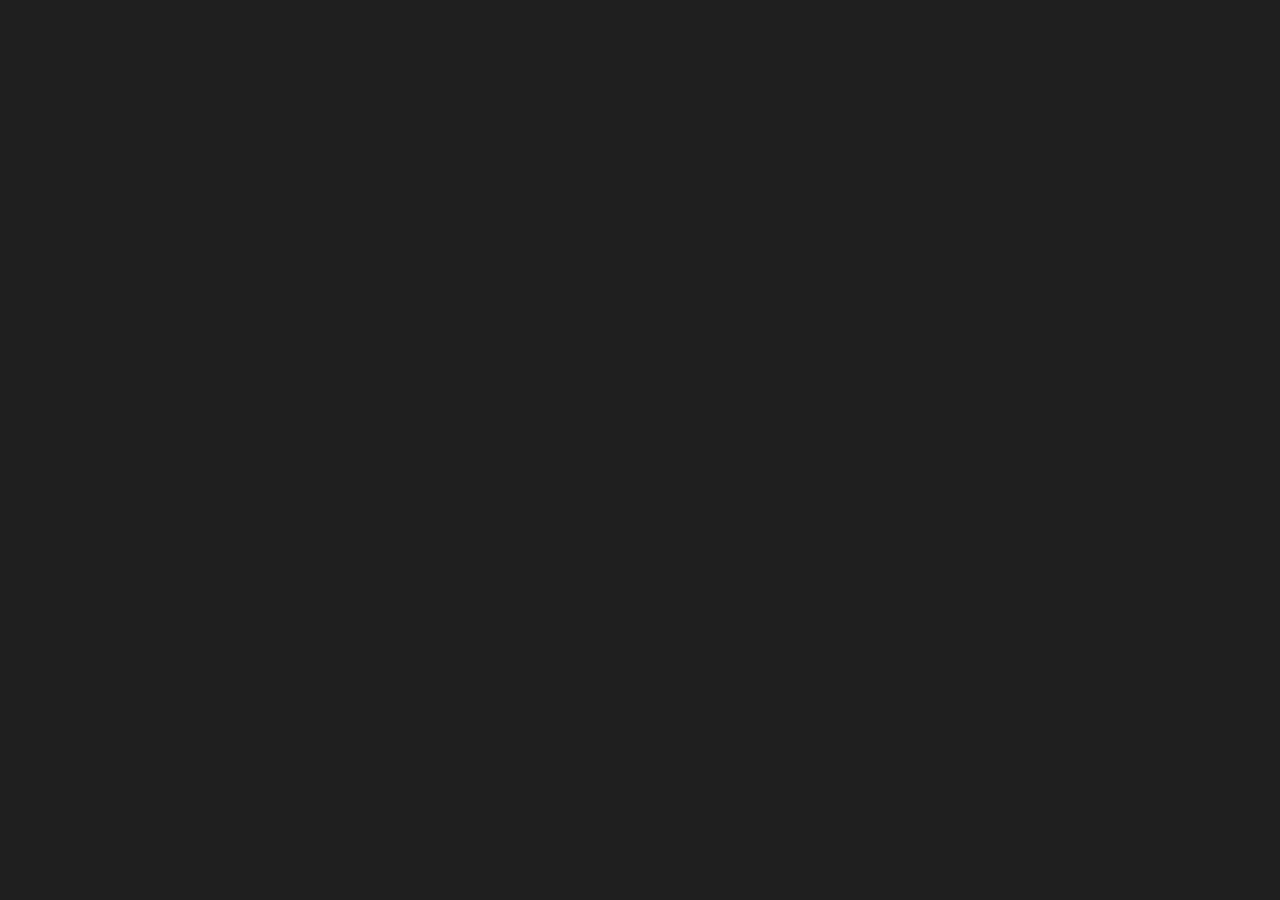
==== commit 4f848648: "fix: separate public chrome from publisher access" ====
--- a/EPK/public/index.html
+++ b/EPK/public/index.html
@@ -13,5 +13,6 @@
 <body>
 <div id="app"></div>
 <script src="app.js"></script>
+<script src="public-clean.js"></script>
 </body>
 </html>
